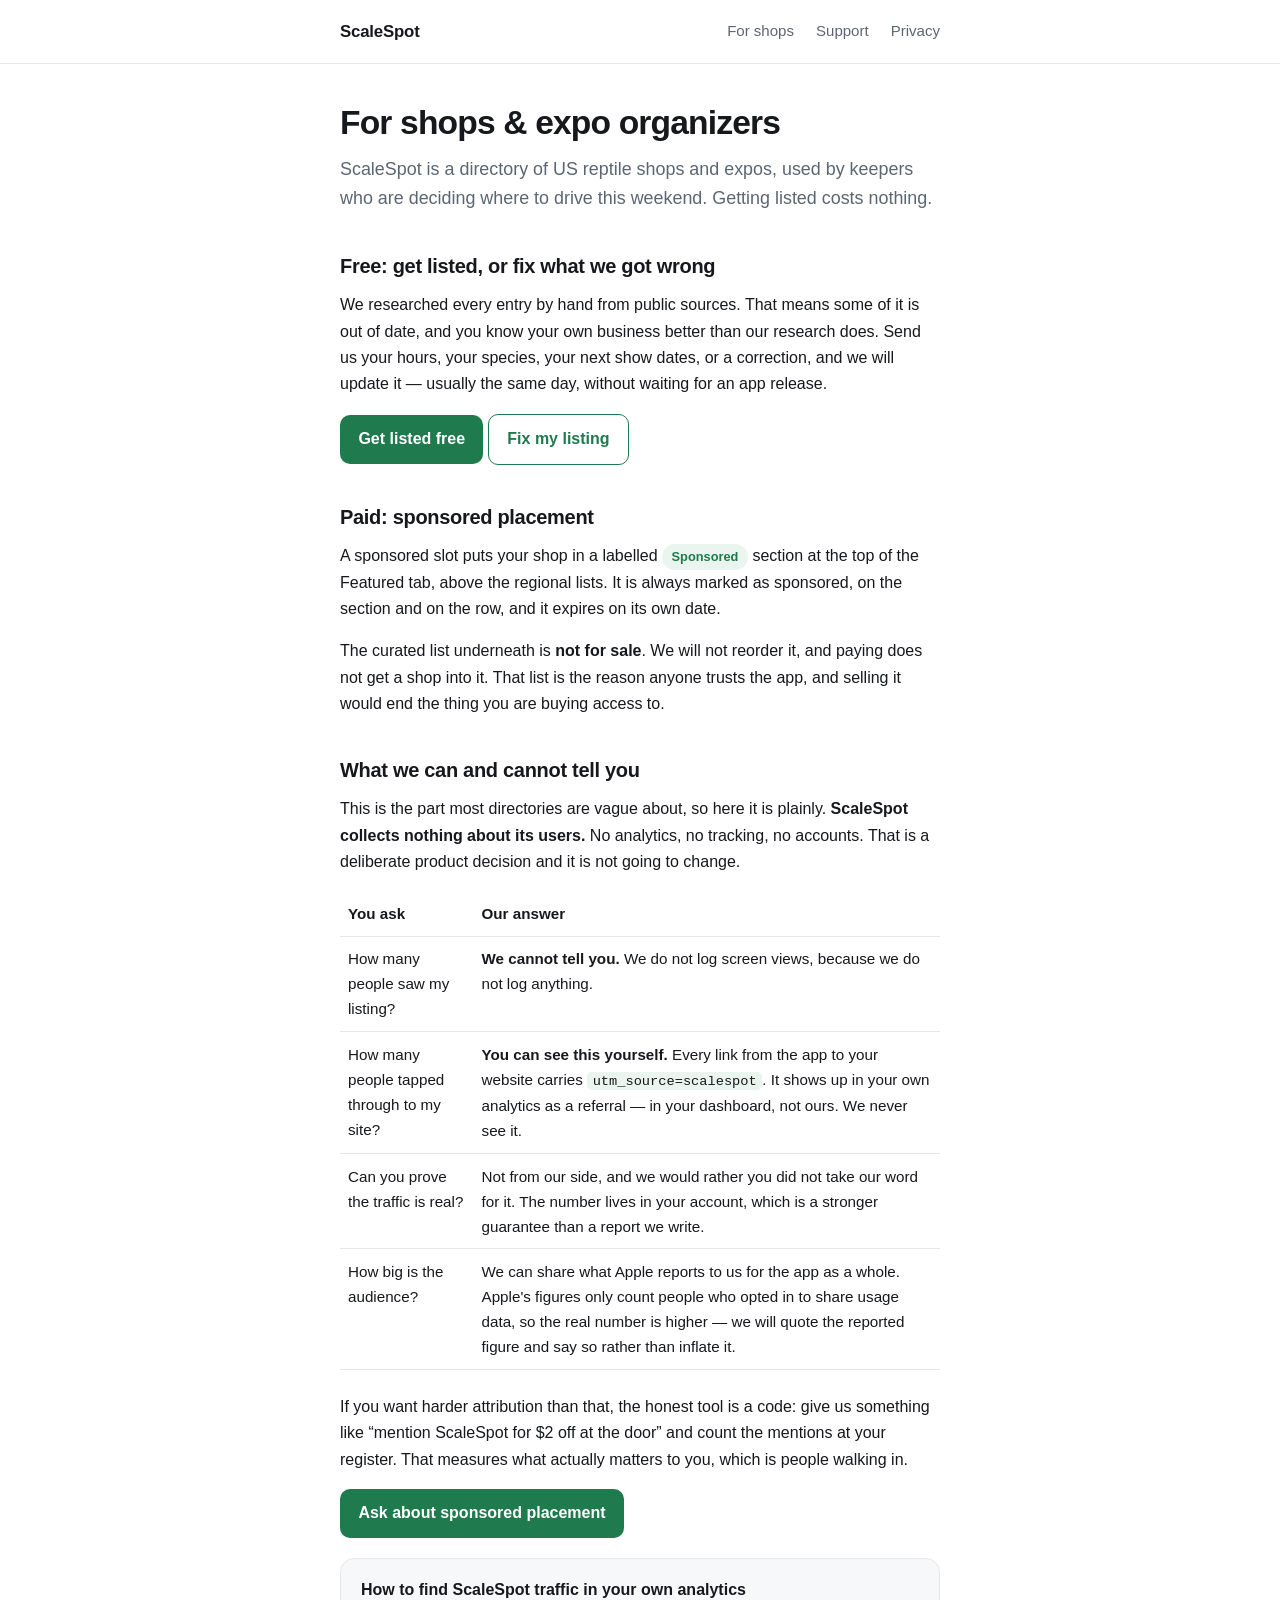
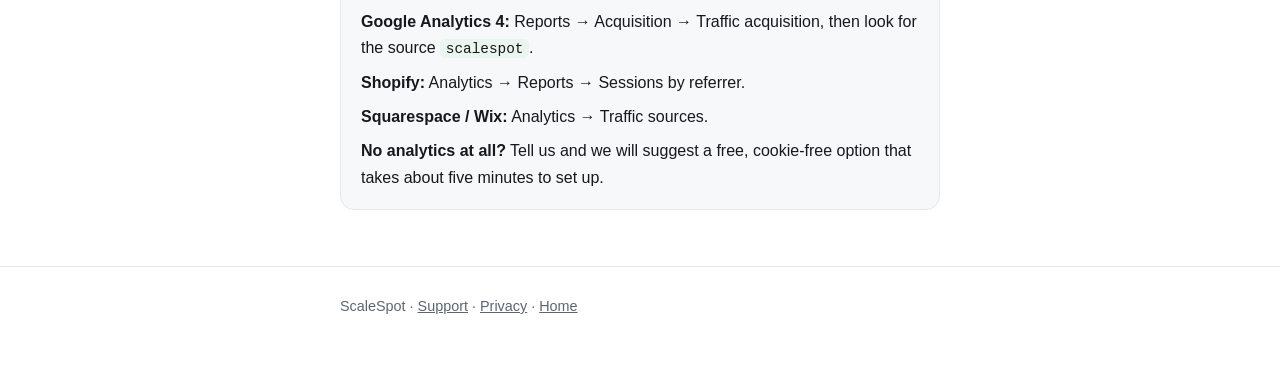
==== advertise.html @ 9d919b86 "Add the marketing site, the shops feed, and a page that answers the measurement question Three thing" ====
<!doctype html>
<html lang="en">
<head>
<meta charset="utf-8">
<meta name="viewport" content="width=device-width, initial-scale=1">
<title>For shops &amp; organizers — ScaleSpot</title>
<meta name="description" content="Get your reptile shop or expo listed in ScaleSpot. Listing is free. Sponsored placement is available, and we tell you exactly what we can and cannot measure.">
<link rel="stylesheet" href="style.css">
</head>
<body>
<header class="site">
  <div class="wrap">
    <a class="brand" href="./">ScaleSpot</a>
    <nav>
      <a href="advertise.html">For shops</a>
      <a href="support.html">Support</a>
      <a href="privacy.html">Privacy</a>
    </nav>
  </div>
</header>

<main class="wrap">
  <h1>For shops &amp; expo organizers</h1>
  <p class="lede">
    ScaleSpot is a directory of US reptile shops and expos, used by keepers who are
    deciding where to drive this weekend. Getting listed costs nothing.
  </p>

  <h2>Free: get listed, or fix what we got wrong</h2>
  <p>
    We researched every entry by hand from public sources. That means some of it is
    out of date, and you know your own business better than our research does.
    Send us your hours, your species, your next show dates, or a correction, and we
    will update it — usually the same day, without waiting for an app release.
  </p>
  <p>
    <a class="btn" href="mailto:kjs140611@gmail.com?subject=ScaleSpot%20listing%20-%20free">Get listed free</a>
    <a class="btn ghost" href="mailto:kjs140611@gmail.com?subject=ScaleSpot%20listing%20-%20correction">Fix my listing</a>
  </p>

  <h2>Paid: sponsored placement</h2>
  <p>
    A sponsored slot puts your shop in a labelled <span class="tag">Sponsored</span> section at
    the top of the Featured tab, above the regional lists. It is always marked as sponsored,
    on the section and on the row, and it expires on its own date.
  </p>
  <p>
    The curated list underneath is <b>not for sale</b>. We will not reorder it, and paying does
    not get a shop into it. That list is the reason anyone trusts the app, and selling it would
    end the thing you are buying access to.
  </p>

  <h2 id="measurement">What we can and cannot tell you</h2>
  <p>
    This is the part most directories are vague about, so here it is plainly.
    <b>ScaleSpot collects nothing about its users.</b> No analytics, no tracking, no accounts.
    That is a deliberate product decision and it is not going to change.
  </p>

  <table>
    <tr><th>You ask</th><th>Our answer</th></tr>
    <tr>
      <td>How many people saw my listing?</td>
      <td><b>We cannot tell you.</b> We do not log screen views, because we do not log anything.</td>
    </tr>
    <tr>
      <td>How many people tapped through to my site?</td>
      <td>
        <b>You can see this yourself.</b> Every link from the app to your website carries
        <code>utm_source=scalespot</code>. It shows up in your own analytics as a referral —
        in your dashboard, not ours. We never see it.
      </td>
    </tr>
    <tr>
      <td>Can you prove the traffic is real?</td>
      <td>
        Not from our side, and we would rather you did not take our word for it.
        The number lives in your account, which is a stronger guarantee than a report we write.
      </td>
    </tr>
    <tr>
      <td>How big is the audience?</td>
      <td>
        We can share what Apple reports to us for the app as a whole. Apple's figures only
        count people who opted in to share usage data, so the real number is higher — we will
        quote the reported figure and say so rather than inflate it.
      </td>
    </tr>
  </table>

  <p>
    If you want harder attribution than that, the honest tool is a code: give us something like
    “mention ScaleSpot for $2 off at the door” and count the mentions at your register.
    That measures what actually matters to you, which is people walking in.
  </p>

  <p>
    <a class="btn" href="mailto:kjs140611@gmail.com?subject=ScaleSpot%20sponsored%20placement">Ask about sponsored placement</a>
  </p>

  <div class="panel">
    <h3>How to find ScaleSpot traffic in your own analytics</h3>
    <p style="margin-bottom:0.5rem"><b>Google Analytics 4:</b> Reports → Acquisition → Traffic acquisition, then look for the source <code>scalespot</code>.</p>
    <p style="margin-bottom:0.5rem"><b>Shopify:</b> Analytics → Reports → Sessions by referrer.</p>
    <p style="margin-bottom:0.5rem"><b>Squarespace / Wix:</b> Analytics → Traffic sources.</p>
    <p style="margin-bottom:0"><b>No analytics at all?</b> Tell us and we will suggest a free, cookie-free option that takes about five minutes to set up.</p>
  </div>
</main>

<footer class="site">
  <div class="wrap">
    <p>
      ScaleSpot · <a href="support.html">Support</a> ·
      <a href="privacy.html">Privacy</a> ·
      <a href="./">Home</a>
    </p>
  </div>
</footer>
</body>
</html>
---- style.css ----
:root {
  --ink: #16181c;
  --muted: #5c6672;
  --line: #e4e7ec;
  --bg: #ffffff;
  --panel: #f7f8fa;
  --accent: #1f7a4d;
  --accent-soft: #eaf5ef;
  --radius: 14px;
  --wrap: 40rem;
}

@media (prefers-color-scheme: dark) {
  :root {
    --ink: #eceef2;
    --muted: #9aa4b2;
    --line: #2a2f38;
    --bg: #101215;
    --panel: #171a1f;
    --accent: #4ec98a;
    --accent-soft: #16261e;
  }
}

* { box-sizing: border-box; }

body {
  margin: 0;
  background: var(--bg);
  color: var(--ink);
  font: 16px/1.65 -apple-system, BlinkMacSystemFont, "Segoe UI", Roboto, sans-serif;
  -webkit-font-smoothing: antialiased;
}

.wrap {
  max-width: var(--wrap);
  margin: 0 auto;
  padding: 0 1.25rem;
}

header.site {
  border-bottom: 1px solid var(--line);
  padding: 1.1rem 0;
}

header.site .wrap {
  display: flex;
  align-items: center;
  justify-content: space-between;
  gap: 1rem;
}

.brand {
  font-weight: 700;
  letter-spacing: -0.01em;
  text-decoration: none;
  color: var(--ink);
  font-size: 1.05rem;
}

nav a {
  color: var(--muted);
  text-decoration: none;
  margin-left: 1.1rem;
  font-size: 0.94rem;
}

nav a:hover { color: var(--ink); }

h1 {
  font-size: 2.1rem;
  line-height: 1.15;
  letter-spacing: -0.025em;
  margin: 2.5rem 0 0.75rem;
}

h2 {
  font-size: 1.25rem;
  letter-spacing: -0.015em;
  margin: 2.25rem 0 0.6rem;
}

h3 {
  font-size: 1rem;
  margin: 1.5rem 0 0.35rem;
}

p { margin: 0 0 1rem; }

.lede {
  font-size: 1.12rem;
  color: var(--muted);
  margin-bottom: 1.75rem;
}

a { color: var(--accent); }

.btn {
  display: inline-block;
  background: var(--accent);
  color: #fff;
  text-decoration: none;
  font-weight: 600;
  padding: 0.7rem 1.15rem;
  border-radius: 10px;
}

.btn:hover { filter: brightness(1.08); }

.btn.ghost {
  background: transparent;
  color: var(--accent);
  border: 1px solid var(--accent);
}

.panel {
  background: var(--panel);
  border: 1px solid var(--line);
  border-radius: var(--radius);
  padding: 1.1rem 1.25rem;
  margin: 1.25rem 0;
}

.panel h3 { margin-top: 0; }

ul.plain {
  list-style: none;
  padding: 0;
  margin: 0 0 1rem;
}

ul.plain li {
  padding: 0.45rem 0 0.45rem 1.5rem;
  position: relative;
}

ul.plain li::before {
  content: "";
  position: absolute;
  left: 0.25rem;
  top: 1.05rem;
  width: 6px;
  height: 6px;
  border-radius: 50%;
  background: var(--accent);
}

table {
  width: 100%;
  border-collapse: collapse;
  margin: 1rem 0 1.5rem;
  font-size: 0.95rem;
}

th, td {
  text-align: left;
  padding: 0.6rem 0.5rem;
  border-bottom: 1px solid var(--line);
  vertical-align: top;
}

th { font-weight: 600; }

code {
  background: var(--accent-soft);
  color: var(--ink);
  padding: 0.1rem 0.35rem;
  border-radius: 5px;
  font-size: 0.9em;
}

.tag {
  display: inline-block;
  background: var(--accent-soft);
  color: var(--accent);
  border-radius: 999px;
  padding: 0.15rem 0.6rem;
  font-size: 0.8rem;
  font-weight: 600;
}

footer.site {
  border-top: 1px solid var(--line);
  margin-top: 3.5rem;
  padding: 1.75rem 0 3rem;
  color: var(--muted);
  font-size: 0.9rem;
}

footer.site a { color: var(--muted); }

.stat-row {
  display: flex;
  gap: 1.5rem;
  flex-wrap: wrap;
  margin: 1.5rem 0 2rem;
}

.stat b {
  display: block;
  font-size: 1.6rem;
  letter-spacing: -0.02em;
}

.stat span {
  color: var(--muted);
  font-size: 0.88rem;
}
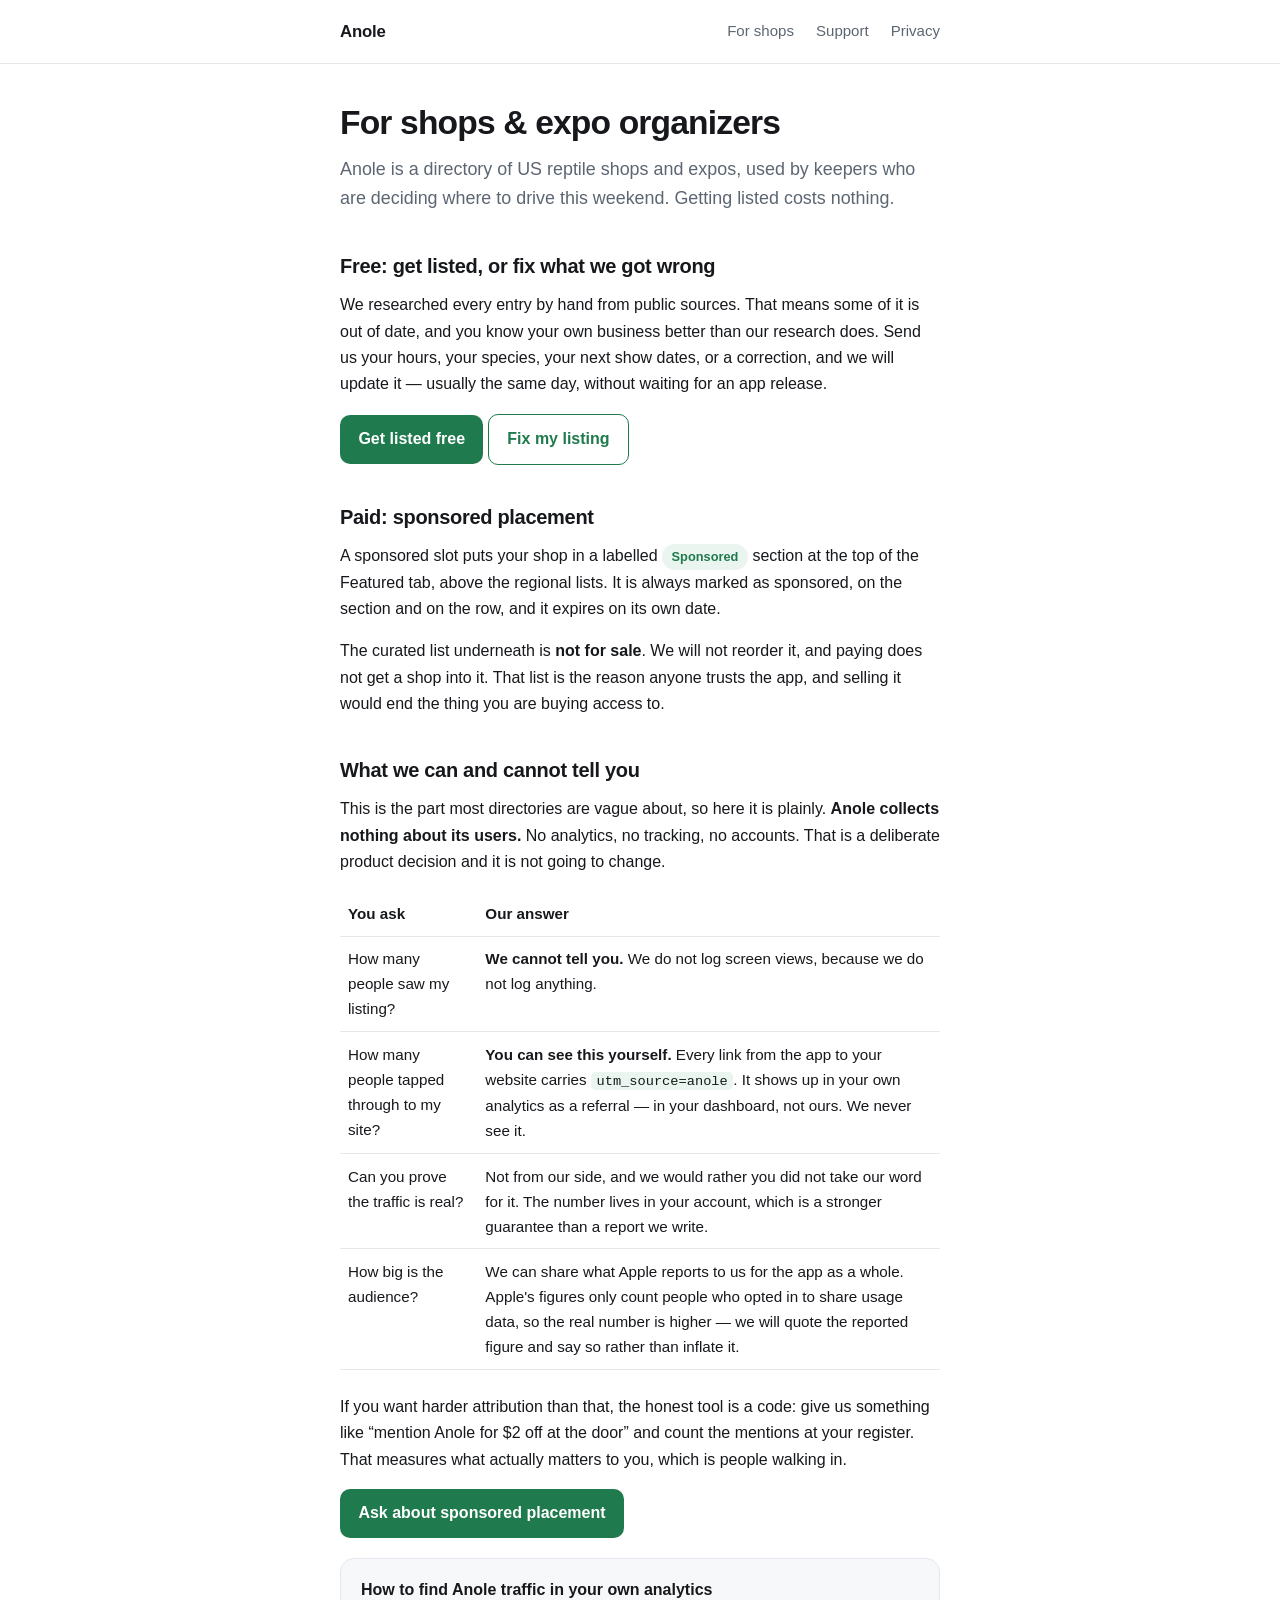
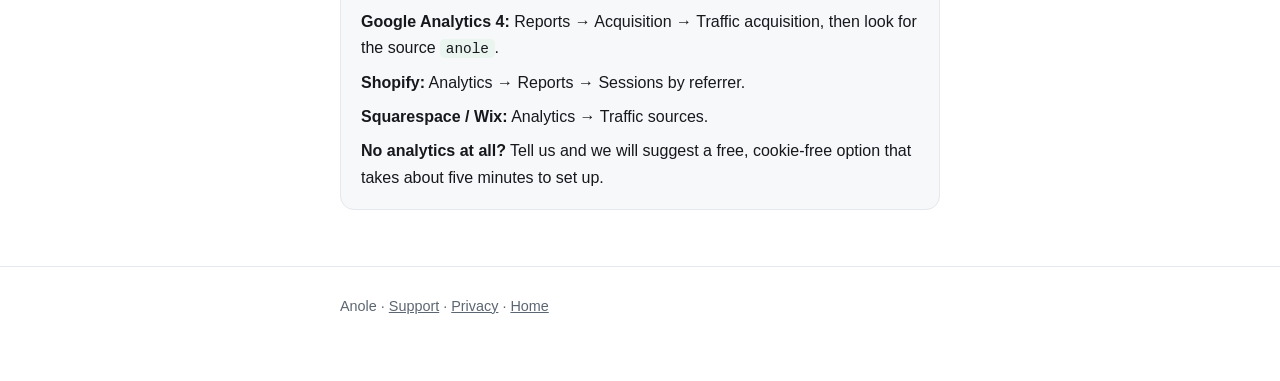
==== commit 06e62214: "Become Anole The name is now a real animal rather than a compound: the green anole is the lizard mos" ====
--- a/advertise.html
+++ b/advertise.html
@@ -3,14 +3,15 @@
 <head>
 <meta charset="utf-8">
 <meta name="viewport" content="width=device-width, initial-scale=1">
-<title>For shops &amp; organizers — ScaleSpot</title>
-<meta name="description" content="Get your reptile shop or expo listed in ScaleSpot. Listing is free. Sponsored placement is available, and we tell you exactly what we can and cannot measure.">
+<title>For shops &amp; organizers — Anole</title>
+<meta name="description" content="Get your reptile shop or expo listed in Anole. Listing is free. Sponsored placement is available, and we tell you exactly what we can and cannot measure.">
 <link rel="stylesheet" href="style.css">
+<script defer src="analytics.js"></script>
 </head>
 <body>
 <header class="site">
   <div class="wrap">
-    <a class="brand" href="./">ScaleSpot</a>
+    <a class="brand" href="./">Anole</a>
     <nav>
       <a href="advertise.html">For shops</a>
       <a href="support.html">Support</a>
@@ -22,7 +23,7 @@
 <main class="wrap">
   <h1>For shops &amp; expo organizers</h1>
   <p class="lede">
-    ScaleSpot is a directory of US reptile shops and expos, used by keepers who are
+    Anole is a directory of US reptile shops and expos, used by keepers who are
     deciding where to drive this weekend. Getting listed costs nothing.
   </p>
 
@@ -34,8 +35,8 @@
     will update it — usually the same day, without waiting for an app release.
   </p>
   <p>
-    <a class="btn" href="mailto:kjs140611@gmail.com?subject=ScaleSpot%20listing%20-%20free">Get listed free</a>
-    <a class="btn ghost" href="mailto:kjs140611@gmail.com?subject=ScaleSpot%20listing%20-%20correction">Fix my listing</a>
+    <a class="btn" href="mailto:kjs140611@gmail.com?subject=Anole%20listing%20-%20free">Get listed free</a>
+    <a class="btn ghost" href="mailto:kjs140611@gmail.com?subject=Anole%20listing%20-%20correction">Fix my listing</a>
   </p>
 
   <h2>Paid: sponsored placement</h2>
@@ -53,7 +54,7 @@
   <h2 id="measurement">What we can and cannot tell you</h2>
   <p>
     This is the part most directories are vague about, so here it is plainly.
-    <b>ScaleSpot collects nothing about its users.</b> No analytics, no tracking, no accounts.
+    <b>Anole collects nothing about its users.</b> No analytics, no tracking, no accounts.
     That is a deliberate product decision and it is not going to change.
   </p>
 
@@ -67,7 +68,7 @@
       <td>How many people tapped through to my site?</td>
       <td>
         <b>You can see this yourself.</b> Every link from the app to your website carries
-        <code>utm_source=scalespot</code>. It shows up in your own analytics as a referral —
+        <code>utm_source=anole</code>. It shows up in your own analytics as a referral —
         in your dashboard, not ours. We never see it.
       </td>
     </tr>
@@ -90,17 +91,17 @@
 
   <p>
     If you want harder attribution than that, the honest tool is a code: give us something like
-    “mention ScaleSpot for $2 off at the door” and count the mentions at your register.
+    “mention Anole for $2 off at the door” and count the mentions at your register.
     That measures what actually matters to you, which is people walking in.
   </p>
 
   <p>
-    <a class="btn" href="mailto:kjs140611@gmail.com?subject=ScaleSpot%20sponsored%20placement">Ask about sponsored placement</a>
+    <a class="btn" href="mailto:kjs140611@gmail.com?subject=Anole%20sponsored%20placement">Ask about sponsored placement</a>
   </p>
 
   <div class="panel">
-    <h3>How to find ScaleSpot traffic in your own analytics</h3>
-    <p style="margin-bottom:0.5rem"><b>Google Analytics 4:</b> Reports → Acquisition → Traffic acquisition, then look for the source <code>scalespot</code>.</p>
+    <h3>How to find Anole traffic in your own analytics</h3>
+    <p style="margin-bottom:0.5rem"><b>Google Analytics 4:</b> Reports → Acquisition → Traffic acquisition, then look for the source <code>anole</code>.</p>
     <p style="margin-bottom:0.5rem"><b>Shopify:</b> Analytics → Reports → Sessions by referrer.</p>
     <p style="margin-bottom:0.5rem"><b>Squarespace / Wix:</b> Analytics → Traffic sources.</p>
     <p style="margin-bottom:0"><b>No analytics at all?</b> Tell us and we will suggest a free, cookie-free option that takes about five minutes to set up.</p>
@@ -110,7 +111,7 @@
 <footer class="site">
   <div class="wrap">
     <p>
-      ScaleSpot · <a href="support.html">Support</a> ·
+      Anole · <a href="support.html">Support</a> ·
       <a href="privacy.html">Privacy</a> ·
       <a href="./">Home</a>
     </p>
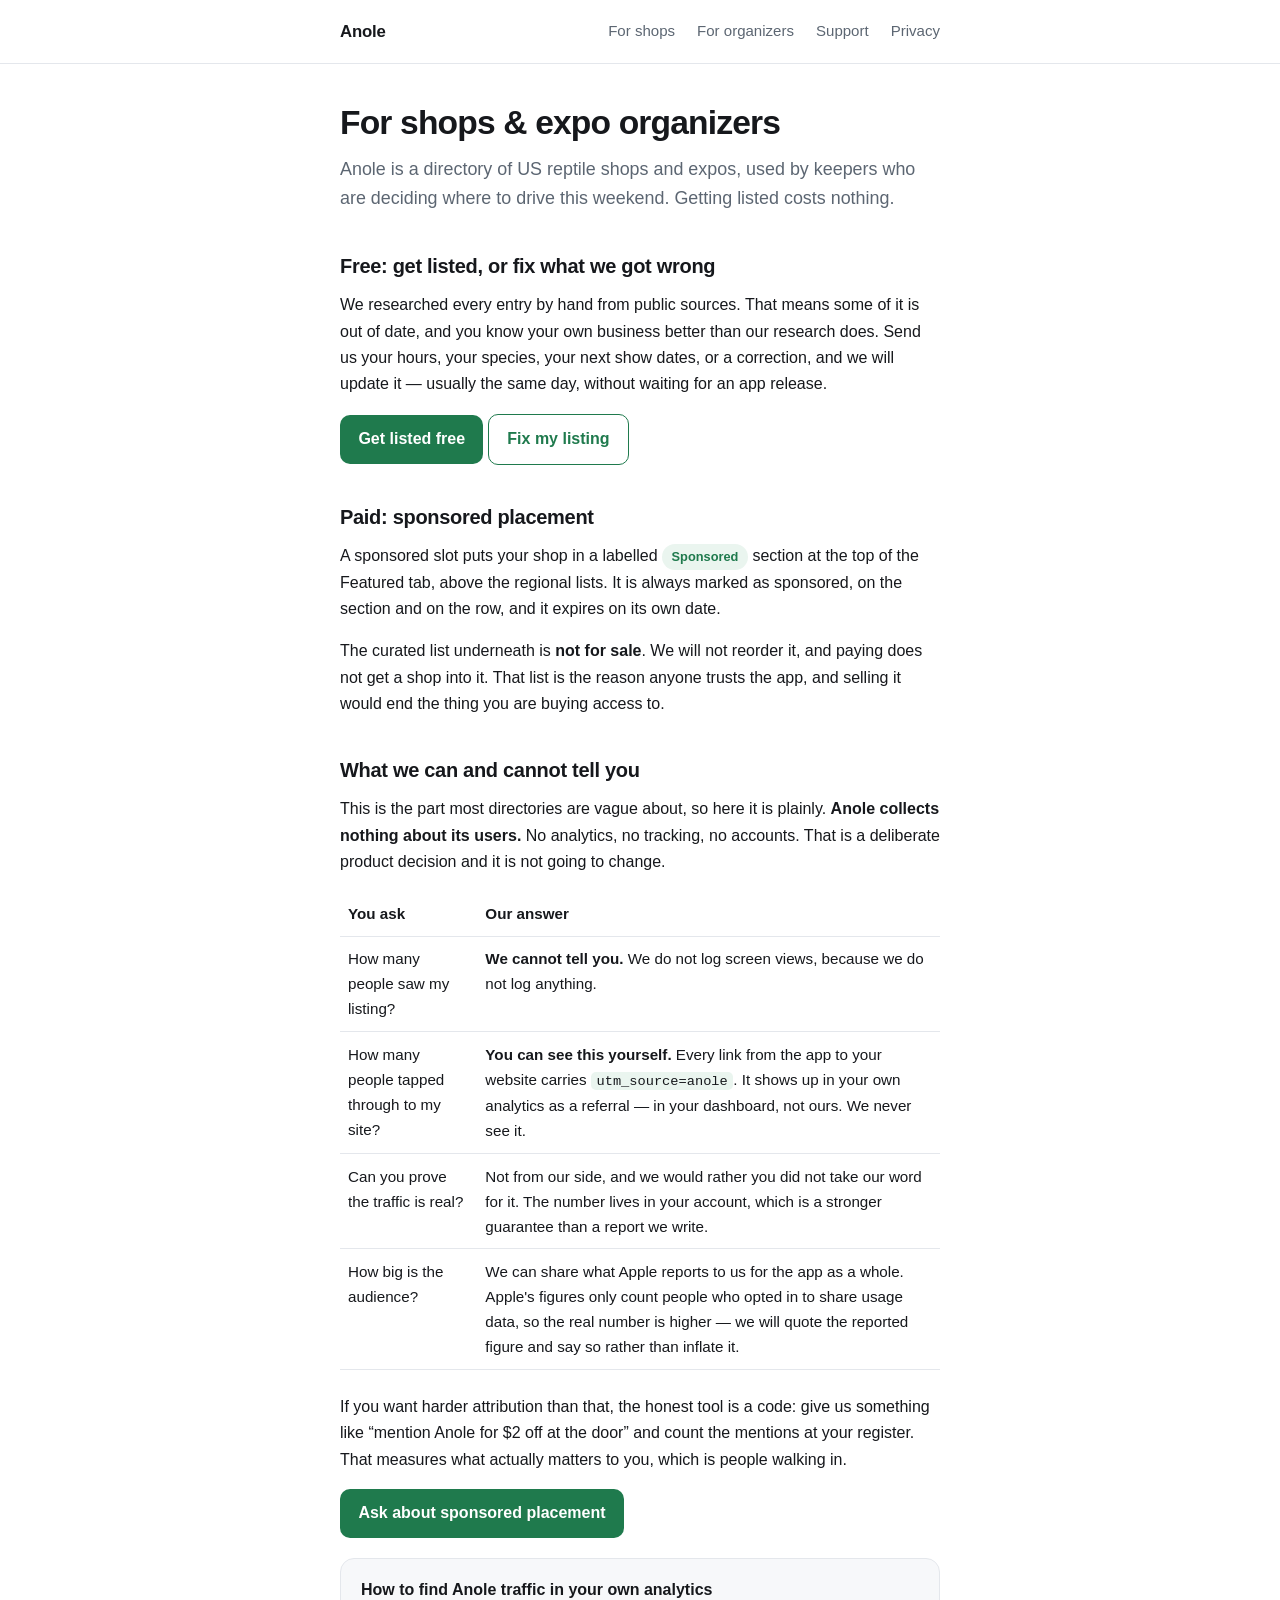
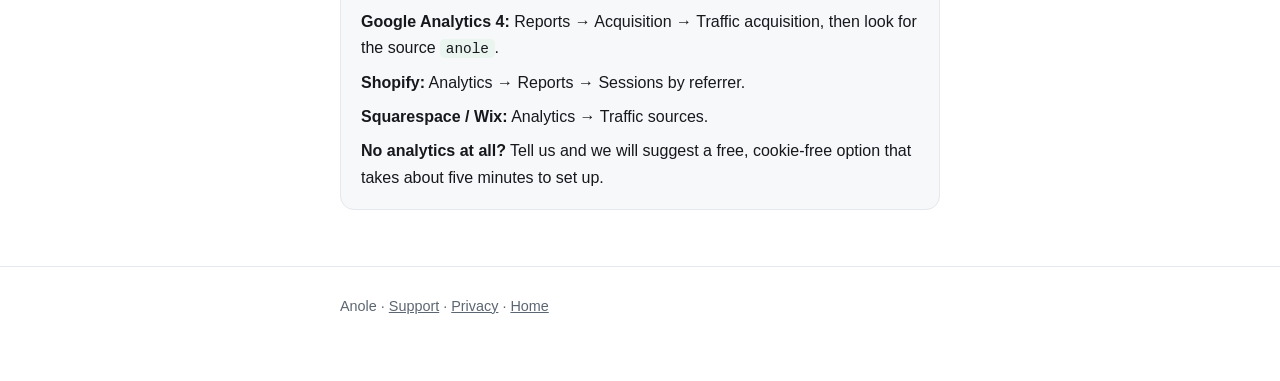
==== commit 2dd73305: "feat: 주최사용 검증 날짜 배지와 구독 캘린더를 추가한다 주최사를 반복해서 긁어야 하는 소스가 아니라 변경을 보내주는 유지보수자로 바꾸는 것이 목적이다. 배지는 주최사 사이트에" ====
--- a/advertise.html
+++ b/advertise.html
@@ -14,6 +14,7 @@
     <a class="brand" href="./">Anole</a>
     <nav>
       <a href="advertise.html">For shops</a>
+      <a href="partners.html">For organizers</a>
       <a href="support.html">Support</a>
       <a href="privacy.html">Privacy</a>
     </nav>
